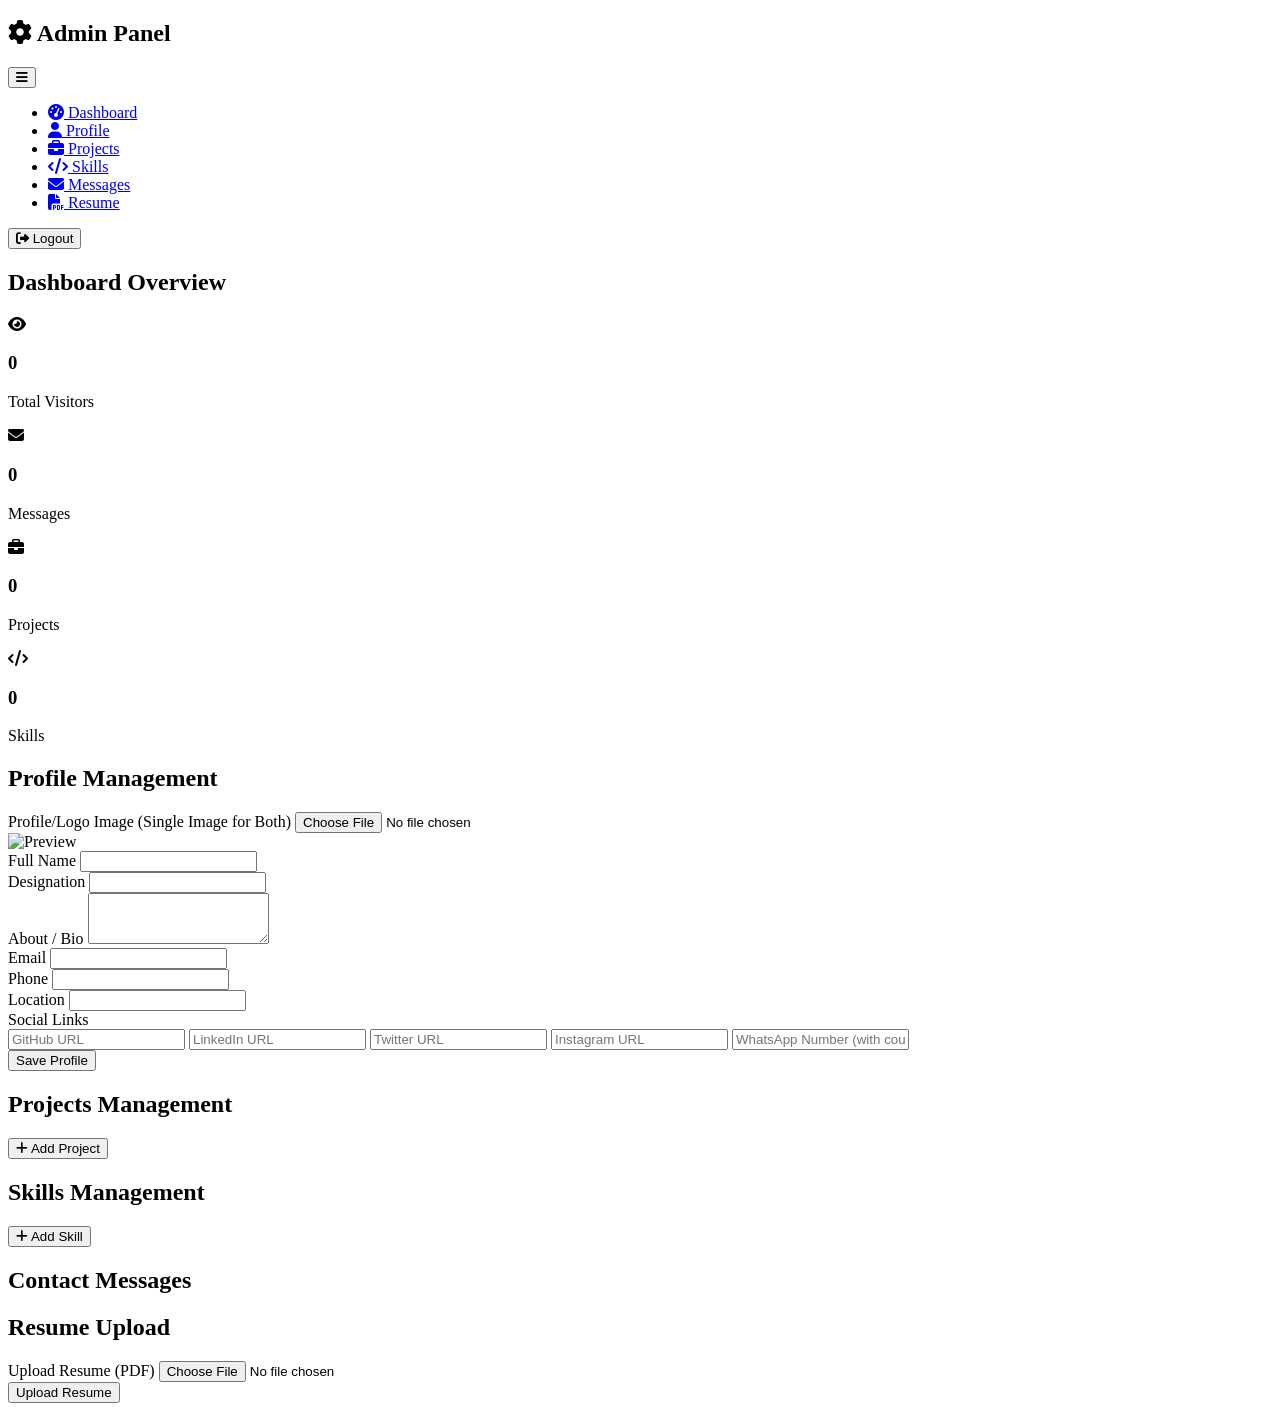
==== admin.html @ 618cafb2 "Create admin.html" ====
<!DOCTYPE html>
<html lang="en">
<head>
    <meta charset="UTF-8">
    <meta name="viewport" content="width=device-width, initial-scale=1.0">
    <title>Admin Dashboard | Portfolio</title>
    <link rel="stylesheet" href="css/style.css">
    <link rel="stylesheet" href="https://cdnjs.cloudflare.com/ajax/libs/font-awesome/6.4.0/css/all.min.css">
    <link href="https://fonts.googleapis.com/css2?family=Inter:wght@300;400;500;600;700&display=swap" rel="stylesheet">
</head>
<body>
    <div class="admin-container">
        <!-- Sidebar -->
        <aside class="admin-sidebar" id="adminSidebar">
            <div class="sidebar-header">
                <h2><i class="fas fa-cog"></i> Admin Panel</h2>
                <button class="sidebar-toggle" id="sidebarToggle">
                    <i class="fas fa-bars"></i>
                </button>
            </div>
            <ul class="sidebar-menu">
                <li><a href="#dashboard" class="sidebar-link active" data-section="dashboard">
                    <i class="fas fa-tachometer-alt"></i> <span>Dashboard</span>
                </a></li>
                <li><a href="#profile" class="sidebar-link" data-section="profile">
                    <i class="fas fa-user"></i> <span>Profile</span>
                </a></li>
                <li><a href="#projects-manage" class="sidebar-link" data-section="projects-manage">
                    <i class="fas fa-briefcase"></i> <span>Projects</span>
                </a></li>
                <li><a href="#skills-manage" class="sidebar-link" data-section="skills-manage">
                    <i class="fas fa-code"></i> <span>Skills</span>
                </a></li>
                <li><a href="#messages" class="sidebar-link" data-section="messages">
                    <i class="fas fa-envelope"></i> <span>Messages</span>
                </a></li>
                <li><a href="#resume-upload" class="sidebar-link" data-section="resume-upload">
                    <i class="fas fa-file-pdf"></i> <span>Resume</span>
                </a></li>
            </ul>
            <button class="logout-btn" onclick="logout()">
                <i class="fas fa-sign-out-alt"></i> <span>Logout</span>
            </button>
        </aside>

        <!-- Main Content -->
        <main class="admin-main">
            <!-- Dashboard -->
            <section id="dashboard" class="admin-section active">
                <div class="section-header">
                    <h2>Dashboard Overview</h2>
                </div>
                <div class="stats-grid">
                    <div class="stat-card">
                        <div class="stat-icon"><i class="fas fa-eye"></i></div>
                        <div class="stat-info">
                            <h3 id="visitorCount">0</h3>
                            <p>Total Visitors</p>
                        </div>
                    </div>
                    <div class="stat-card">
                        <div class="stat-icon"><i class="fas fa-envelope"></i></div>
                        <div class="stat-info">
                            <h3 id="messageCount">0</h3>
                            <p>Messages</p>
                        </div>
                    </div>
                    <div class="stat-card">
                        <div class="stat-icon"><i class="fas fa-briefcase"></i></div>
                        <div class="stat-info">
                            <h3 id="projectCount">0</h3>
                            <p>Projects</p>
                        </div>
                    </div>
                    <div class="stat-card">
                        <div class="stat-icon"><i class="fas fa-code"></i></div>
                        <div class="stat-info">
                            <h3 id="skillCount">0</h3>
                            <p>Skills</p>
                        </div>
                    </div>
                </div>
            </section>

            <!-- Profile Section -->
            <section id="profile" class="admin-section">
                <div class="section-header">
                    <h2>Profile Management</h2>
                </div>
                <form id="profileForm" class="admin-form">
                    <div class="form-group">
                        <label>Profile/Logo Image (Single Image for Both)</label>
                        <input type="file" id="singleImage" accept="image/*">
                        <div class="image-preview">
                            <img id="imagePreview" src="" alt="Preview">
                        </div>
                    </div>
                    <div class="form-row">
                        <div class="form-group">
                            <label>Full Name</label>
                            <input type="text" id="editName" required>
                        </div>
                        <div class="form-group">
                            <label>Designation</label>
                            <input type="text" id="editDesignation" required>
                        </div>
                    </div>
                    <div class="form-group">
                        <label>About / Bio</label>
                        <textarea id="editBio" rows="3" required></textarea>
                    </div>
                    <div class="form-row">
                        <div class="form-group">
                            <label>Email</label>
                            <input type="email" id="editEmail" required>
                        </div>
                        <div class="form-group">
                            <label>Phone</label>
                            <input type="tel" id="editPhone" required>
                        </div>
                    </div>
                    <div class="form-group">
                        <label>Location</label>
                        <input type="text" id="editLocation" required>
                    </div>
                    <div class="form-group">
                        <label>Social Links</label>
                        <div class="social-inputs">
                            <input type="url" id="editGithub" placeholder="GitHub URL">
                            <input type="url" id="editLinkedin" placeholder="LinkedIn URL">
                            <input type="url" id="editTwitter" placeholder="Twitter URL">
                            <input type="url" id="editInstagram" placeholder="Instagram URL">
                            <input type="url" id="editWhatsapp" placeholder="WhatsApp Number (with country code)">
                        </div>
                    </div>
                    <button type="submit" class="btn btn-primary">Save Profile</button>
                </form>
            </section>

            <!-- Projects Management -->
            <section id="projects-manage" class="admin-section">
                <div class="section-header">
                    <h2>Projects Management</h2>
                    <button class="btn btn-primary" onclick="showAddProjectForm()">
                        <i class="fas fa-plus"></i> Add Project
                    </button>
                </div>
                <div id="projectFormContainer" class="form-container" style="display: none;">
                    <h3 id="projectFormTitle">Add New Project</h3>
                    <form id="projectForm">
                        <input type="hidden" id="projectId">
                        <div class="form-group">
                            <label>Cover Image * (16:9 ratio recommended)</label>
                            <input type="file" id="projectImage" accept="image/*">
                        </div>
                        <div class="form-group">
                            <label>Title *</label>
                            <input type="text" id="projectTitle" required>
                        </div>
                        <div class="form-group">
                            <label>Description *</label>
                            <textarea id="projectDesc" rows="3" required></textarea>
                        </div>
                        <div class="form-group">
                            <label>Date *</label>
                            <input type="date" id="projectDate" required>
                        </div>
                        <div class="form-group">
                            <label>Documentation (PDF/DOC/Link)</label>
                            <input type="file" id="projectDoc" accept=".pdf,.doc,.docx">
                            <input type="url" id="projectDocLink" placeholder="Or paste documentation link">
                        </div>
                        <div class="form-group">
                            <label>GitHub Repository Link</label>
                            <input type="url" id="projectGithub" placeholder="https://github.com/...">
                        </div>
                        <div class="form-group">
                            <label>Video Link (YouTube/Drive/MP4)</label>
                            <input type="url" id="projectVideo" placeholder="Video URL">
                        </div>
                        <div class="form-actions">
                            <button type="submit" class="btn btn-primary">Save Project</button>
                            <button type="button" class="btn btn-secondary" onclick="hideProjectForm()">Cancel</button>
                        </div>
                    </form>
                </div>
                <div class="projects-list" id="adminProjectsList"></div>
            </section>

            <!-- Skills Management -->
            <section id="skills-manage" class="admin-section">
                <div class="section-header">
                    <h2>Skills Management</h2>
                    <button class="btn btn-primary" onclick="showAddSkillForm()">
                        <i class="fas fa-plus"></i> Add Skill
                    </button>
                </div>
                <div id="skillFormContainer" class="form-container" style="display: none;">
                    <h3 id="skillFormTitle">Add New Skill</h3>
                    <form id="skillForm">
                        <input type="hidden" id="skillId">
                        <div class="form-group">
                            <label>Skill Title *</label>
                            <input type="text" id="skillTitle" required>
                        </div>
                        <div class="form-group">
                            <label>Description *</label>
                            <textarea id="skillDesc" rows="3" required></textarea>
                        </div>
                        <div class="form-group">
                            <label>Certificate (PDF/Image/Link)</label>
                            <input type="file" id="skillCert" accept=".pdf,.jpg,.jpeg,.png">
                            <input type="url" id="skillCertLink" placeholder="Or paste certificate link">
                        </div>
                        <div class="form-actions">
                            <button type="submit" class="btn btn-primary">Save Skill</button>
                            <button type="button" class="btn btn-secondary" onclick="hideSkillForm()">Cancel</button>
                        </div>
                    </form>
                </div>
                <div class="skills-list" id="adminSkillsList"></div>
            </section>

            <!-- Messages Section -->
            <section id="messages" class="admin-section">
                <div class="section-header">
                    <h2>Contact Messages</h2>
                </div>
                <div id="messagesList"></div>
            </section>

            <!-- Resume Upload -->
            <section id="resume-upload" class="admin-section">
                <div class="section-header">
                    <h2>Resume Upload</h2>
                </div>
                <form id="resumeForm">
                    <div class="form-group">
                        <label>Upload Resume (PDF)</label>
                        <input type="file" id="resumeFile" accept=".pdf">
                    </div>
                    <button type="submit" class="btn btn-primary">Upload Resume</button>
                </form>
                <div id="currentResume" style="margin-top: 20px;"></div>
            </section>
        </main>
    </div>

    <script src="js/admin.js"></script>
</body>
</html>
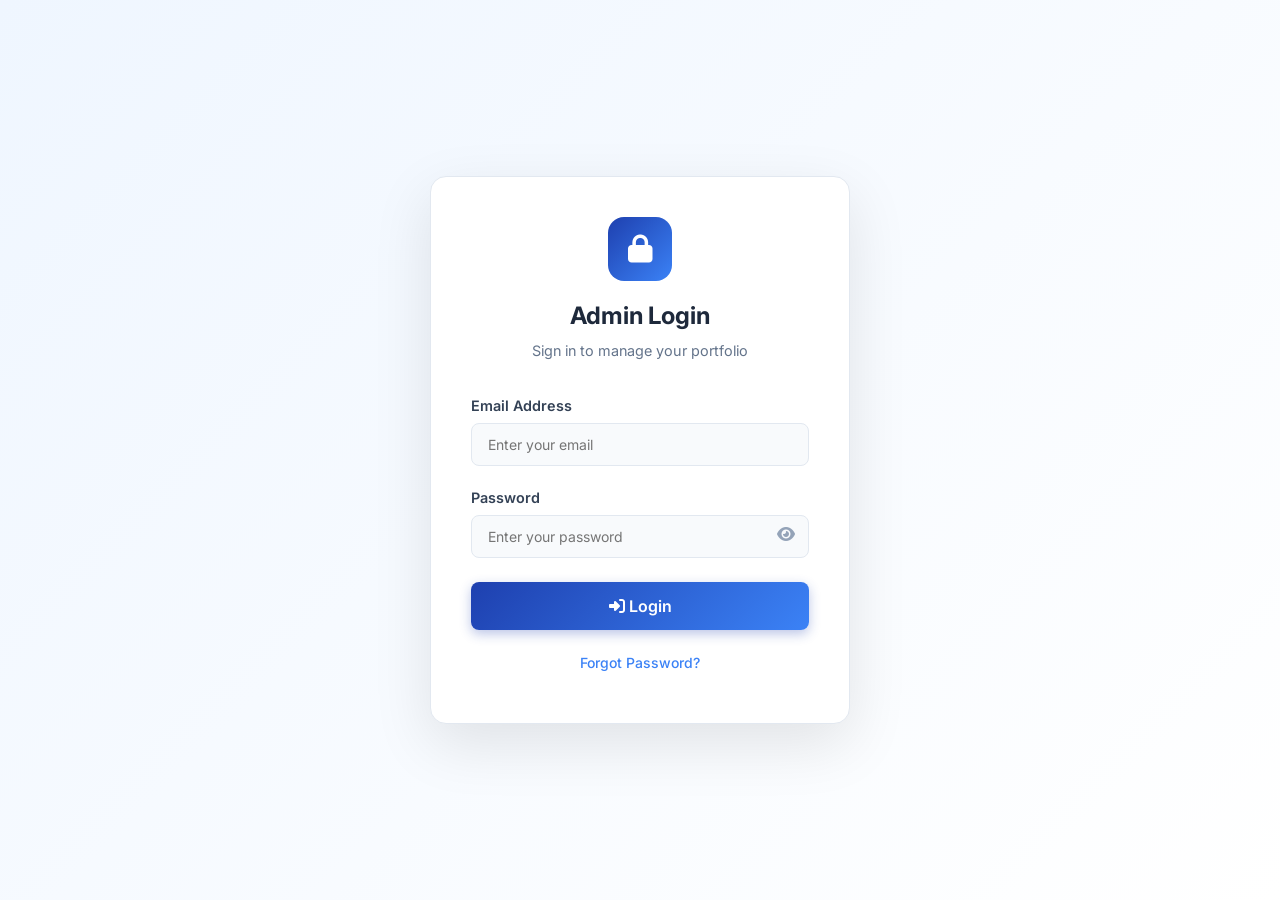
==== commit b8bbcd9e: "Update admin.html" ====
--- a/admin.html
+++ b/admin.html
@@ -13,8 +13,12 @@
         <!-- Sidebar -->
         <aside class="admin-sidebar" id="adminSidebar">
             <div class="sidebar-header">
-                <h2><i class="fas fa-cog"></i> Admin Panel</h2>
-                <button class="sidebar-toggle" id="sidebarToggle">
+                <!-- FIXED: Logo links to home section in admin, or index.html -->
+                <a href="index.html" class="logo" style="text-decoration: none; display: flex; align-items: center; gap: 8px;">
+                    <span class="logo-text" style="font-size: 20px;">DR</span>
+                    <span style="font-size: 0.85rem; color: var(--gray-500);">Admin</span>
+                </a>
+                <button class="sidebar-toggle" id="sidebarToggle" aria-label="Toggle sidebar">
                     <i class="fas fa-bars"></i>
                 </button>
             </div>
@@ -31,6 +35,9 @@
                 <li><a href="#skills-manage" class="sidebar-link" data-section="skills-manage">
                     <i class="fas fa-code"></i> <span>Skills</span>
                 </a></li>
+                <li><a href="#experience-manage" class="sidebar-link" data-section="experience-manage">
+                    <i class="fas fa-star"></i> <span>Experience</span>
+                </a></li>
                 <li><a href="#messages" class="sidebar-link" data-section="messages">
                     <i class="fas fa-envelope"></i> <span>Messages</span>
                 </a></li>
@@ -45,7 +52,7 @@
 
         <!-- Main Content -->
         <main class="admin-main">
-            <!-- Dashboard -->
+            <!-- Dashboard Section -->
             <section id="dashboard" class="admin-section active">
                 <div class="section-header">
                     <h2>Dashboard Overview</h2>
@@ -77,6 +84,13 @@
                         <div class="stat-info">
                             <h3 id="skillCount">0</h3>
                             <p>Skills</p>
+                        </div>
+                    </div>
+                    <div class="stat-card">
+                        <div class="stat-icon"><i class="fas fa-star"></i></div>
+                        <div class="stat-info">
+                            <h3 id="experienceCount">0</h3>
+                            <p>Experiences</p>
                         </div>
                     </div>
                 </div>
@@ -141,7 +155,7 @@
             <section id="projects-manage" class="admin-section">
                 <div class="section-header">
                     <h2>Projects Management</h2>
-                    <button class="btn btn-primary" onclick="showAddProjectForm()">
+                    <button class="btn btn-primary" onclick="window.showAddProjectForm()">
                         <i class="fas fa-plus"></i> Add Project
                     </button>
                 </div>
@@ -180,7 +194,7 @@
                         </div>
                         <div class="form-actions">
                             <button type="submit" class="btn btn-primary">Save Project</button>
-                            <button type="button" class="btn btn-secondary" onclick="hideProjectForm()">Cancel</button>
+                            <button type="button" class="btn btn-secondary" onclick="window.hideProjectForm()">Cancel</button>
                         </div>
                     </form>
                 </div>
@@ -191,7 +205,7 @@
             <section id="skills-manage" class="admin-section">
                 <div class="section-header">
                     <h2>Skills Management</h2>
-                    <button class="btn btn-primary" onclick="showAddSkillForm()">
+                    <button class="btn btn-primary" onclick="window.showAddSkillForm()">
                         <i class="fas fa-plus"></i> Add Skill
                     </button>
                 </div>
@@ -214,11 +228,61 @@
                         </div>
                         <div class="form-actions">
                             <button type="submit" class="btn btn-primary">Save Skill</button>
-                            <button type="button" class="btn btn-secondary" onclick="hideSkillForm()">Cancel</button>
+                            <button type="button" class="btn btn-secondary" onclick="window.hideSkillForm()">Cancel</button>
                         </div>
                     </form>
                 </div>
                 <div class="skills-list" id="adminSkillsList"></div>
+            </section>
+
+            <!-- Experience Management -->
+            <section id="experience-manage" class="admin-section">
+                <div class="section-header">
+                    <h2>Experience Management</h2>
+                    <button class="btn btn-primary" onclick="window.showAddExperienceForm()">
+                        <i class="fas fa-plus"></i> Add Experience
+                    </button>
+                </div>
+                <div id="experienceFormContainer" class="form-container" style="display: none;">
+                    <h3 id="experienceFormTitle">Add New Experience</h3>
+                    <form id="experienceForm">
+                        <input type="hidden" id="experienceId">
+                        <div class="form-group">
+                            <label>Images (16:9 ratio, multiple allowed) *</label>
+                            <input type="file" id="experienceImages" accept="image/*" multiple>
+                            <div class="image-preview-grid" id="experienceImagePreview"></div>
+                        </div>
+                        <div class="form-group">
+                            <label>Title / Role *</label>
+                            <input type="text" id="experienceTitle" required>
+                        </div>
+                        <div class="form-group">
+                            <label>Company / Institution *</label>
+                            <input type="text" id="experienceCompany" required>
+                        </div>
+                        <div class="form-group">
+                            <label>Duration *</label>
+                            <input type="text" id="experienceDuration" required placeholder="e.g., Jan 2022 - Present">
+                        </div>
+                        <div class="form-group">
+                            <label>Description *</label>
+                            <textarea id="experienceDesc" rows="4" required></textarea>
+                        </div>
+                        <div class="form-group">
+                            <label>Certificate File</label>
+                            <input type="file" id="experienceCert" accept=".pdf,.jpg,.jpeg,.png">
+                        </div>
+                        <div class="form-group">
+                            <label>Certificate Link</label>
+                            <input type="url" id="experienceCertLink" placeholder="Or paste certificate link">
+                        </div>
+                        <div class="form-actions">
+                            <button type="submit" class="btn btn-primary">Save Experience</button>
+                            <button type="button" class="btn btn-secondary" onclick="window.hideExperienceForm()">Cancel</button>
+                        </div>
+                    </form>
+                </div>
+                <div class="experience-list" id="adminExperienceList"></div>
             </section>
 
             <!-- Messages Section -->
--- a/css/style.css
+++ b/css/style.css
@@ -0,0 +1,1476 @@
+/* ============================================
+   CSS Variables - Blue & White Theme
+   ============================================ */
+:root {
+    /* Primary Colors */
+    --primary: #1e40af;
+    --primary-dark: #1e3a8a;
+    --primary-light: #3b82f6;
+    --primary-bg: #eff6ff;
+    --primary-gradient: linear-gradient(135deg, #1e40af 0%, #3b82f6 100%);
+    
+    /* Hero Blue Theme */
+    --hero-bg-start: #1e3a8a;
+    --hero-bg-mid: #2563eb;
+    --hero-bg-end: #3b82f6;
+    
+    /* Neutral Colors */
+    --white: #ffffff;
+    --gray-50: #f8fafc;
+    --gray-100: #f1f5f9;
+    --gray-200: #e2e8f0;
+    --gray-300: #cbd5e1;
+    --gray-400: #94a3b8;
+    --gray-500: #64748b;
+    --gray-600: #475569;
+    --gray-700: #334155;
+    --gray-800: #1e293b;
+    --gray-900: #0f172a;
+    
+    /* UI Colors */
+    --success: #10b981;
+    --warning: #f59e0b;
+    --danger: #ef4444;
+    
+    /* Shadows */
+    --shadow-sm: 0 1px 2px rgba(0, 0, 0, 0.05);
+    --shadow: 0 1px 3px rgba(0, 0, 0, 0.1), 0 1px 2px rgba(0, 0, 0, 0.06);
+    --shadow-md: 0 4px 6px rgba(0, 0, 0, 0.07), 0 2px 4px rgba(0, 0, 0, 0.06);
+    --shadow-lg: 0 10px 15px rgba(0, 0, 0, 0.1), 0 4px 6px rgba(0, 0, 0, 0.05);
+    --shadow-xl: 0 20px 25px rgba(0, 0, 0, 0.1), 0 10px 10px rgba(0, 0, 0, 0.04);
+    
+    /* Border Radius */
+    --radius-sm: 6px;
+    --radius: 8px;
+    --radius-lg: 12px;
+    --radius-xl: 16px;
+    
+    /* Transitions */
+    --transition: all 0.3s cubic-bezier(0.4, 0, 0.2, 1);
+    
+    /* Font */
+    --font-primary: 'Inter', -apple-system, BlinkMacSystemFont, sans-serif;
+}
+
+/* ============================================
+   Global Reset & Base Styles
+   ============================================ */
+*, *::before, *::after {
+    margin: 0;
+    padding: 0;
+    box-sizing: border-box;
+}
+
+html {
+    scroll-behavior: smooth;
+    -webkit-text-size-adjust: 100%;
+}
+
+body {
+    font-family: var(--font-primary);
+    background: var(--white);
+    color: var(--gray-800);
+    line-height: 1.6;
+    font-size: 16px;
+    -webkit-font-smoothing: antialiased;
+    -moz-osx-font-smoothing: grayscale;
+    overflow-x: hidden;
+}
+
+.container {
+    max-width: 1200px;
+    margin: 0 auto;
+    padding: 0 24px;
+    width: 100%;
+}
+
+img {
+    max-width: 100%;
+    height: auto;
+}
+
+a {
+    text-decoration: none;
+    color: inherit;
+}
+
+/* ============================================
+   Navigation Bar
+   ============================================ */
+.navbar {
+    position: fixed;
+    top: 0;
+    left: 0;
+    width: 100%;
+    background: rgba(255, 255, 255, 0.98);
+    backdrop-filter: blur(10px);
+    -webkit-backdrop-filter: blur(10px);
+    border-bottom: 1px solid var(--gray-200);
+    z-index: 1000;
+    transition: var(--transition);
+}
+
+.navbar.scrolled {
+    box-shadow: var(--shadow-md);
+}
+
+.nav-container {
+    max-width: 1200px;
+    margin: 0 auto;
+    padding: 0 24px;
+    display: flex;
+    justify-content: space-between;
+    align-items: center;
+    height: 72px;
+}
+
+.logo {
+    display: flex;
+    align-items: center;
+    gap: 10px;
+    cursor: pointer;
+    transition: var(--transition);
+}
+
+.logo:hover {
+    opacity: 0.85;
+}
+
+.logo-img {
+    width: 40px;
+    height: 40px;
+    border-radius: var(--radius);
+    object-fit: cover;
+    border: 2px solid var(--primary-light);
+}
+
+.logo-text {
+    font-size: 22px;
+    font-weight: 700;
+    color: var(--primary);
+    letter-spacing: 1px;
+}
+
+.nav-menu {
+    display: flex;
+    list-style: none;
+    gap: 8px;
+    margin: 0;
+    padding: 0;
+}
+
+.nav-link {
+    text-decoration: none;
+    color: var(--gray-600);
+    font-weight: 500;
+    font-size: 15px;
+    padding: 8px 16px;
+    border-radius: var(--radius);
+    transition: var(--transition);
+}
+
+.nav-link:hover {
+    color: var(--primary);
+    background: var(--primary-bg);
+}
+
+.nav-link.active {
+    color: var(--primary);
+    background: var(--primary-bg);
+    font-weight: 600;
+}
+
+.hamburger {
+    display: none;
+    flex-direction: column;
+    gap: 4px;
+    cursor: pointer;
+    padding: 4px;
+    background: none;
+    border: none;
+}
+
+.hamburger span {
+    display: block;
+    width: 24px;
+    height: 2px;
+    background: var(--gray-700);
+    transition: var(--transition);
+    border-radius: 2px;
+}
+
+/* ============================================
+   Hero Section - BLUE THEME
+   ============================================ */
+.hero {
+    padding: 140px 0 100px;
+    background: linear-gradient(135deg, var(--hero-bg-start) 0%, var(--hero-bg-mid) 50%, var(--hero-bg-end) 100%);
+    text-align: center;
+    position: relative;
+    overflow: hidden;
+    min-height: 100vh;
+    display: flex;
+    align-items: center;
+}
+
+/* Animated background shapes */
+.hero-bg-shapes {
+    position: absolute;
+    top: 0;
+    left: 0;
+    width: 100%;
+    height: 100%;
+    pointer-events: none;
+    z-index: 0;
+}
+
+.shape {
+    position: absolute;
+    border-radius: 50%;
+    background: rgba(255, 255, 255, 0.05);
+    animation: floatShape 20s infinite ease-in-out;
+}
+
+.shape-1 {
+    width: 600px;
+    height: 600px;
+    top: -200px;
+    right: -100px;
+    animation-delay: 0s;
+}
+
+.shape-2 {
+    width: 400px;
+    height: 400px;
+    bottom: -100px;
+    left: -50px;
+    animation-delay: -7s;
+    background: rgba(255, 255, 255, 0.03);
+}
+
+.shape-3 {
+    width: 300px;
+    height: 300px;
+    top: 50%;
+    left: 10%;
+    animation-delay: -14s;
+    background: rgba(255, 255, 255, 0.04);
+}
+
+@keyframes floatShape {
+    0%, 100% { transform: translate(0, 0) rotate(0deg); }
+    33% { transform: translate(30px, -30px) rotate(120deg); }
+    66% { transform: translate(-20px, 20px) rotate(240deg); }
+}
+
+.hero .container {
+    position: relative;
+    z-index: 1;
+}
+
+.hero-content {
+    max-width: 700px;
+    margin: 0 auto;
+}
+
+.hero-image-wrapper {
+    margin-bottom: 32px;
+}
+
+.hero-image {
+    width: 150px;
+    height: 150px;
+    border-radius: 50%;
+    margin: 0 auto;
+    background: rgba(255, 255, 255, 0.2);
+    padding: 4px;
+    box-shadow: 0 10px 40px rgba(0, 0, 0, 0.2);
+    transition: var(--transition);
+}
+
+.hero-image:hover {
+    transform: scale(1.05);
+}
+
+.hero-image img {
+    width: 100%;
+    height: 100%;
+    border-radius: 50%;
+    object-fit: cover;
+    border: 4px solid rgba(255, 255, 255, 0.3);
+}
+
+.hero-title {
+    font-size: 3rem;
+    font-weight: 800;
+    color: var(--white);
+    margin-bottom: 8px;
+    letter-spacing: -0.5px;
+}
+
+.hero-designation {
+    font-size: 1.25rem;
+    color: rgba(255, 255, 255, 0.9);
+    font-weight: 600;
+    margin-bottom: 16px;
+}
+
+.hero-bio {
+    font-size: 1.1rem;
+    color: rgba(255, 255, 255, 0.8);
+    margin-bottom: 36px;
+    line-height: 1.7;
+    max-width: 560px;
+    margin-left: auto;
+    margin-right: auto;
+}
+
+.hero-cta {
+    display: flex;
+    gap: 16px;
+    justify-content: center;
+    flex-wrap: wrap;
+}
+
+/* Hero Buttons */
+.btn-white {
+    padding: 12px 28px;
+    border-radius: var(--radius);
+    font-weight: 600;
+    font-size: 15px;
+    text-decoration: none;
+    display: inline-flex;
+    align-items: center;
+    gap: 8px;
+    transition: var(--transition);
+    border: none;
+    cursor: pointer;
+    font-family: var(--font-primary);
+    background: var(--white);
+    color: var(--primary);
+    box-shadow: 0 4px 15px rgba(0, 0, 0, 0.15);
+}
+
+.btn-white:hover {
+    transform: translateY(-2px);
+    box-shadow: 0 8px 25px rgba(0, 0, 0, 0.25);
+}
+
+.btn-outline-white {
+    padding: 12px 28px;
+    border-radius: var(--radius);
+    font-weight: 600;
+    font-size: 15px;
+    text-decoration: none;
+    display: inline-flex;
+    align-items: center;
+    gap: 8px;
+    transition: var(--transition);
+    cursor: pointer;
+    font-family: var(--font-primary);
+    background: transparent;
+    color: var(--white);
+    border: 2px solid rgba(255, 255, 255, 0.5);
+}
+
+.btn-outline-white:hover {
+    background: rgba(255, 255, 255, 0.15);
+    border-color: var(--white);
+    transform: translateY(-2px);
+}
+
+/* ============================================
+   Generic Buttons
+   ============================================ */
+.btn {
+    padding: 12px 28px;
+    border-radius: var(--radius);
+    font-weight: 600;
+    font-size: 15px;
+    text-decoration: none;
+    display: inline-flex;
+    align-items: center;
+    gap: 8px;
+    transition: var(--transition);
+    border: none;
+    cursor: pointer;
+    font-family: var(--font-primary);
+    white-space: nowrap;
+}
+
+.btn-primary {
+    background: var(--primary-gradient);
+    color: var(--white);
+    box-shadow: 0 4px 12px rgba(30, 64, 175, 0.3);
+}
+
+.btn-primary:hover {
+    transform: translateY(-2px);
+    box-shadow: 0 6px 20px rgba(30, 64, 175, 0.4);
+}
+
+.btn-outline {
+    background: var(--white);
+    color: var(--primary);
+    border: 2px solid var(--primary);
+}
+
+.btn-outline:hover {
+    background: var(--primary);
+    color: var(--white);
+    transform: translateY(-2px);
+}
+
+.btn-secondary {
+    background: var(--gray-100);
+    color: var(--gray-700);
+    border: 1px solid var(--gray-200);
+}
+
+.btn-secondary:hover {
+    background: var(--gray-200);
+}
+
+.btn-block {
+    width: 100%;
+    justify-content: center;
+}
+
+.btn-sm {
+    padding: 8px 16px;
+    font-size: 13px;
+}
+
+/* ============================================
+   Section Styles
+   ============================================ */
+section {
+    padding: 80px 0;
+}
+
+.section-header {
+    text-align: center;
+    margin-bottom: 56px;
+}
+
+.section-title {
+    font-size: 2.25rem;
+    font-weight: 800;
+    color: var(--gray-900);
+    margin-bottom: 12px;
+    letter-spacing: -0.5px;
+}
+
+.section-subtitle {
+    color: var(--gray-500);
+    font-size: 1.1rem;
+}
+
+/* ============================================
+   Projects Section
+   ============================================ */
+.projects {
+    background: var(--white);
+}
+
+.projects-grid {
+    display: grid;
+    grid-template-columns: repeat(auto-fill, minmax(340px, 1fr));
+    gap: 28px;
+}
+
+.project-card {
+    background: var(--white);
+    border: 1px solid var(--gray-200);
+    border-radius: var(--radius-lg);
+    overflow: hidden;
+    transition: var(--transition);
+    cursor: pointer;
+    box-shadow: var(--shadow-sm);
+    display: flex;
+    flex-direction: column;
+}
+
+.project-card:hover {
+    transform: translateY(-4px);
+    box-shadow: var(--shadow-lg);
+    border-color: var(--primary-light);
+}
+
+.project-card.pinned {
+    border-left: 4px solid var(--primary);
+}
+
+.project-image {
+    width: 100%;
+    aspect-ratio: 16 / 9;
+    background: var(--gray-100);
+    display: flex;
+    align-items: center;
+    justify-content: center;
+    overflow: hidden;
+    position: relative;
+}
+
+.project-image img {
+    width: 100%;
+    height: 100%;
+    object-fit: cover;
+    transition: var(--transition);
+}
+
+.project-card:hover .project-image img {
+    transform: scale(1.05);
+}
+
+.project-image .placeholder-icon {
+    font-size: 56px;
+    color: var(--gray-300);
+}
+
+.project-content {
+    padding: 24px;
+    flex: 1;
+    display: flex;
+    flex-direction: column;
+}
+
+.project-title {
+    font-size: 1.25rem;
+    font-weight: 700;
+    color: var(--gray-900);
+    margin-bottom: 8px;
+}
+
+.project-description {
+    color: var(--gray-500);
+    font-size: 0.95rem;
+    line-height: 1.6;
+    margin-bottom: 12px;
+    display: -webkit-box;
+    -webkit-line-clamp: 2;
+    line-clamp: 2;
+    -webkit-box-orient: vertical;
+    overflow: hidden;
+    text-overflow: ellipsis;
+    flex: 1;
+}
+
+.project-date {
+    font-size: 0.85rem;
+    color: var(--gray-400);
+    display: flex;
+    align-items: center;
+    gap: 6px;
+    margin-top: auto;
+}
+
+.project-date i {
+    font-size: 14px;
+}
+
+.project-badge {
+    display: inline-block;
+    padding: 4px 12px;
+    background: var(--primary-bg);
+    color: var(--primary);
+    border-radius: 20px;
+    font-size: 0.8rem;
+    font-weight: 600;
+    margin-top: 8px;
+    width: fit-content;
+}
+
+/* ============================================
+   Project Modal - CENTERED FIX
+   ============================================ */
+.modal {
+    display: none;
+    position: fixed;
+    top: 0;
+    left: 0;
+    width: 100%;
+    height: 100%;
+    z-index: 2000;
+}
+
+.modal.active {
+    display: flex;
+    align-items: center;
+    justify-content: center;
+    padding: 20px;
+}
+
+.modal-overlay {
+    position: fixed;
+    top: 0;
+    left: 0;
+    width: 100%;
+    height: 100%;
+    background: rgba(0, 0, 0, 0.6);
+    backdrop-filter: blur(4px);
+    -webkit-backdrop-filter: blur(4px);
+    z-index: 1999;
+}
+
+.modal-content {
+    position: relative;
+    background: var(--white);
+    border-radius: var(--radius-xl);
+    max-width: 900px;
+    width: 100%;
+    max-height: 85vh;
+    overflow-y: auto;
+    overflow-x: hidden;
+    z-index: 2001;
+    box-shadow: var(--shadow-xl);
+    animation: modalSlideIn 0.3s ease;
+}
+
+@keyframes modalSlideIn {
+    from {
+        opacity: 0;
+        transform: translateY(20px) scale(0.95);
+    }
+    to {
+        opacity: 1;
+        transform: translateY(0) scale(1);
+    }
+}
+
+.modal-close {
+    position: absolute;
+    top: 16px;
+    right: 16px;
+    width: 40px;
+    height: 40px;
+    background: var(--white);
+    border: 1px solid var(--gray-200);
+    border-radius: 50%;
+    font-size: 22px;
+    cursor: pointer;
+    display: flex;
+    align-items: center;
+    justify-content: center;
+    z-index: 10;
+    transition: var(--transition);
+    color: var(--gray-600);
+    box-shadow: var(--shadow);
+}
+
+.modal-close:hover {
+    background: var(--gray-900);
+    color: var(--white);
+    border-color: var(--gray-900);
+}
+
+.modal-body {
+    padding: 0;
+}
+
+.modal-project-image {
+    width: 100%;
+    aspect-ratio: 16 / 9;
+    background: var(--gray-100);
+    display: flex;
+    align-items: center;
+    justify-content: center;
+    overflow: hidden;
+    border-radius: var(--radius-xl) var(--radius-xl) 0 0;
+}
+
+.modal-project-image img {
+    width: 100%;
+    height: 100%;
+    object-fit: cover;
+}
+
+.modal-project-info {
+    padding: 32px;
+}
+
+.modal-project-info h2 {
+    font-size: 1.75rem;
+    font-weight: 700;
+    color: var(--gray-900);
+    margin-bottom: 12px;
+}
+
+.modal-project-date {
+    color: var(--gray-500);
+    font-size: 0.9rem;
+    margin-bottom: 16px;
+    display: flex;
+    align-items: center;
+    gap: 6px;
+}
+
+.modal-project-description {
+    color: var(--gray-600);
+    line-height: 1.8;
+    margin-bottom: 24px;
+    font-size: 1rem;
+}
+
+.modal-project-links {
+    display: flex;
+    flex-wrap: wrap;
+    gap: 12px;
+}
+
+/* ============================================
+   Skills Section
+   ============================================ */
+.skills {
+    background: var(--gray-50);
+}
+
+.skills-grid {
+    display: grid;
+    grid-template-columns: repeat(auto-fill, minmax(300px, 1fr));
+    gap: 24px;
+}
+
+.skill-card {
+    background: var(--white);
+    border: 1px solid var(--gray-200);
+    border-radius: var(--radius-lg);
+    padding: 28px;
+    transition: var(--transition);
+    box-shadow: var(--shadow-sm);
+    display: flex;
+    flex-direction: column;
+}
+
+.skill-card:hover {
+    transform: translateY(-2px);
+    box-shadow: var(--shadow-md);
+    border-color: var(--primary-light);
+}
+
+.skill-card.pinned {
+    border-left: 4px solid var(--primary);
+}
+
+.skill-icon {
+    width: 48px;
+    height: 48px;
+    background: var(--primary-bg);
+    border-radius: var(--radius);
+    display: flex;
+    align-items: center;
+    justify-content: center;
+    margin-bottom: 16px;
+    color: var(--primary);
+    font-size: 20px;
+    flex-shrink: 0;
+}
+
+.skill-card h3 {
+    font-size: 1.15rem;
+    font-weight: 700;
+    color: var(--gray-900);
+    margin-bottom: 8px;
+}
+
+.skill-card p {
+    color: var(--gray-500);
+    font-size: 0.9rem;
+    line-height: 1.6;
+    margin-bottom: 12px;
+    flex: 1;
+}
+
+.skill-cert-badge {
+    display: inline-flex;
+    align-items: center;
+    gap: 6px;
+    padding: 8px 14px;
+    background: var(--success);
+    color: white;
+    border-radius: 20px;
+    font-size: 0.8rem;
+    font-weight: 500;
+    cursor: pointer;
+    transition: var(--transition);
+    text-decoration: none;
+    width: fit-content;
+    margin-top: auto;
+}
+
+.skill-cert-badge:hover {
+    opacity: 0.9;
+    transform: translateY(-1px);
+}
+
+/* ============================================
+   Contact Section
+   ============================================ */
+.contact {
+    background: var(--white);
+}
+
+.contact-wrapper {
+    display: grid;
+    grid-template-columns: 1fr 1.5fr;
+    gap: 40px;
+    align-items: start;
+}
+
+.contact-info {
+    display: flex;
+    flex-direction: column;
+    gap: 20px;
+}
+
+.contact-card {
+    background: var(--white);
+    border: 1px solid var(--gray-200);
+    border-radius: var(--radius-lg);
+    padding: 24px;
+    transition: var(--transition);
+    display: flex;
+    align-items: flex-start;
+    gap: 16px;
+}
+
+.contact-card:hover {
+    box-shadow: var(--shadow-md);
+    border-color: var(--primary-light);
+}
+
+.contact-icon {
+    width: 48px;
+    height: 48px;
+    background: var(--primary-bg);
+    border-radius: var(--radius);
+    display: flex;
+    align-items: center;
+    justify-content: center;
+    color: var(--primary);
+    font-size: 18px;
+    flex-shrink: 0;
+}
+
+.contact-details h3 {
+    font-size: 0.95rem;
+    font-weight: 600;
+    color: var(--gray-900);
+    margin-bottom: 4px;
+}
+
+.contact-details p {
+    color: var(--gray-500);
+    font-size: 0.9rem;
+}
+
+.social-links {
+    display: flex;
+    gap: 12px;
+    margin-top: 8px;
+    flex-wrap: wrap;
+}
+
+.social-link {
+    width: 44px;
+    height: 44px;
+    border: 1px solid var(--gray-200);
+    border-radius: var(--radius);
+    display: flex;
+    align-items: center;
+    justify-content: center;
+    color: var(--gray-500);
+    text-decoration: none;
+    transition: var(--transition);
+    font-size: 18px;
+}
+
+.social-link:hover {
+    background: var(--primary);
+    color: var(--white);
+    border-color: var(--primary);
+    transform: translateY(-2px);
+}
+
+.contact-form-wrapper {
+    background: var(--white);
+    border: 1px solid var(--gray-200);
+    border-radius: var(--radius-lg);
+    padding: 32px;
+    box-shadow: var(--shadow-sm);
+}
+
+.contact-form .form-group {
+    margin-bottom: 20px;
+}
+
+.contact-form input,
+.contact-form textarea {
+    width: 100%;
+    padding: 14px 16px;
+    border: 1px solid var(--gray-200);
+    border-radius: var(--radius);
+    font-size: 15px;
+    font-family: var(--font-primary);
+    transition: var(--transition);
+    background: var(--gray-50);
+}
+
+.contact-form input:focus,
+.contact-form textarea:focus {
+    outline: none;
+    border-color: var(--primary-light);
+    box-shadow: 0 0 0 3px var(--primary-bg);
+    background: var(--white);
+}
+
+/* ============================================
+   WhatsApp Float Button
+   ============================================ */
+.whatsapp-float {
+    position: fixed;
+    bottom: 32px;
+    right: 32px;
+    width: 56px;
+    height: 56px;
+    background: #25D366;
+    color: white;
+    border-radius: 50%;
+    display: flex;
+    align-items: center;
+    justify-content: center;
+    font-size: 28px;
+    box-shadow: 0 4px 16px rgba(37, 211, 102, 0.4);
+    z-index: 999;
+    transition: var(--transition);
+    text-decoration: none;
+}
+
+.whatsapp-float:hover {
+    transform: scale(1.1);
+    box-shadow: 0 6px 24px rgba(37, 211, 102, 0.5);
+}
+
+/* ============================================
+   Footer
+   ============================================ */
+.footer {
+    background: var(--gray-900);
+    color: var(--gray-300);
+    padding: 32px 0;
+}
+
+.footer-content {
+    display: flex;
+    justify-content: space-between;
+    align-items: center;
+    flex-wrap: wrap;
+    gap: 16px;
+}
+
+.footer-logo .logo-text {
+    color: var(--white);
+}
+
+.footer p {
+    font-size: 0.9rem;
+}
+
+.footer-links {
+    display: flex;
+    gap: 20px;
+}
+
+.footer-links a {
+    color: var(--gray-400);
+    text-decoration: none;
+    font-size: 0.9rem;
+    transition: var(--transition);
+}
+
+.footer-links a:hover {
+    color: var(--white);
+}
+
+/* ============================================
+   Admin Styles
+   ============================================ */
+.admin-container {
+    display: flex;
+    min-height: 100vh;
+    background: var(--gray-50);
+}
+
+.admin-sidebar {
+    width: 260px;
+    background: var(--white);
+    border-right: 1px solid var(--gray-200);
+    display: flex;
+    flex-direction: column;
+    position: fixed;
+    height: 100vh;
+    z-index: 100;
+    transition: var(--transition);
+    overflow-y: auto;
+}
+
+.sidebar-header {
+    padding: 24px 20px;
+    border-bottom: 1px solid var(--gray-200);
+    display: flex;
+    justify-content: space-between;
+    align-items: center;
+}
+
+.sidebar-header h2 {
+    font-size: 1.1rem;
+    color: var(--gray-800);
+    display: flex;
+    align-items: center;
+    gap: 8px;
+}
+
+.sidebar-toggle {
+    display: none;
+    background: none;
+    border: none;
+    font-size: 20px;
+    cursor: pointer;
+    color: var(--gray-600);
+}
+
+.sidebar-menu {
+    list-style: none;
+    padding: 12px;
+    flex: 1;
+}
+
+.sidebar-menu li {
+    margin-bottom: 2px;
+}
+
+.sidebar-link {
+    display: flex;
+    align-items: center;
+    gap: 12px;
+    padding: 10px 16px;
+    text-decoration: none;
+    color: var(--gray-600);
+    border-radius: var(--radius);
+    transition: var(--transition);
+    font-size: 0.9rem;
+    font-weight: 500;
+}
+
+.sidebar-link:hover {
+    background: var(--primary-bg);
+    color: var(--primary);
+}
+
+.sidebar-link.active {
+    background: var(--primary);
+    color: var(--white);
+}
+
+.logout-btn {
+    margin: 12px;
+    padding: 12px;
+    background: var(--danger);
+    color: var(--white);
+    border: none;
+    border-radius: var(--radius);
+    cursor: pointer;
+    font-family: var(--font-primary);
+    font-size: 0.9rem;
+    font-weight: 500;
+    display: flex;
+    align-items: center;
+    justify-content: center;
+    gap: 8px;
+    transition: var(--transition);
+}
+
+.logout-btn:hover {
+    background: #dc2626;
+}
+
+.admin-main {
+    flex: 1;
+    margin-left: 260px;
+    padding: 32px;
+    min-height: 100vh;
+}
+
+.admin-section {
+    display: none;
+}
+
+.admin-section.active {
+    display: block;
+    animation: fadeIn 0.3s ease;
+}
+
+@keyframes fadeIn {
+    from { opacity: 0; }
+    to { opacity: 1; }
+}
+
+.admin-section .section-header {
+    display: flex;
+    justify-content: space-between;
+    align-items: center;
+    margin-bottom: 32px;
+    text-align: left;
+}
+
+.admin-section .section-header h2 {
+    font-size: 1.5rem;
+    font-weight: 700;
+    color: var(--gray-900);
+}
+
+.stats-grid {
+    display: grid;
+    grid-template-columns: repeat(auto-fill, minmax(220px, 1fr));
+    gap: 20px;
+    margin-bottom: 32px;
+}
+
+.stat-card {
+    background: var(--white);
+    border: 1px solid var(--gray-200);
+    border-radius: var(--radius-lg);
+    padding: 24px;
+    display: flex;
+    align-items: center;
+    gap: 16px;
+    transition: var(--transition);
+}
+
+.stat-card:hover {
+    box-shadow: var(--shadow-md);
+}
+
+.stat-icon {
+    width: 52px;
+    height: 52px;
+    background: var(--primary-bg);
+    border-radius: var(--radius);
+    display: flex;
+    align-items: center;
+    justify-content: center;
+    color: var(--primary);
+    font-size: 22px;
+    flex-shrink: 0;
+}
+
+.stat-info h3 {
+    font-size: 1.75rem;
+    font-weight: 700;
+    color: var(--gray-900);
+    margin-bottom: 2px;
+}
+
+.stat-info p {
+    color: var(--gray-500);
+    font-size: 0.85rem;
+}
+
+.admin-form {
+    background: var(--white);
+    border: 1px solid var(--gray-200);
+    border-radius: var(--radius-lg);
+    padding: 28px;
+}
+
+.admin-form .form-group {
+    margin-bottom: 20px;
+}
+
+.admin-form label {
+    display: block;
+    margin-bottom: 6px;
+    font-weight: 600;
+    font-size: 0.9rem;
+    color: var(--gray-700);
+}
+
+.admin-form input,
+.admin-form textarea,
+.admin-form select {
+    width: 100%;
+    padding: 10px 14px;
+    border: 1px solid var(--gray-200);
+    border-radius: var(--radius);
+    font-size: 14px;
+    font-family: var(--font-primary);
+    transition: var(--transition);
+}
+
+.admin-form input:focus,
+.admin-form textarea:focus,
+.admin-form select:focus {
+    outline: none;
+    border-color: var(--primary-light);
+    box-shadow: 0 0 0 3px var(--primary-bg);
+}
+
+.form-row {
+    display: grid;
+    grid-template-columns: 1fr 1fr;
+    gap: 20px;
+}
+
+.social-inputs input {
+    margin-bottom: 10px;
+}
+
+.form-container {
+    background: var(--white);
+    border: 1px solid var(--gray-200);
+    border-radius: var(--radius-lg);
+    padding: 24px;
+    margin-bottom: 24px;
+}
+
+.form-actions {
+    display: flex;
+    gap: 12px;
+    margin-top: 16px;
+}
+
+.image-preview {
+    margin-top: 12px;
+    max-width: 150px;
+}
+
+.image-preview img {
+    width: 100%;
+    border-radius: var(--radius);
+    border: 2px solid var(--gray-200);
+}
+
+.projects-list,
+.skills-list {
+    display: grid;
+    gap: 16px;
+}
+
+.admin-project-item,
+.admin-skill-item {
+    background: var(--white);
+    border: 1px solid var(--gray-200);
+    border-radius: var(--radius-lg);
+    padding: 20px;
+    display: flex;
+    justify-content: space-between;
+    align-items: center;
+    transition: var(--transition);
+    gap: 16px;
+}
+
+.admin-project-item:hover,
+.admin-skill-item:hover {
+    box-shadow: var(--shadow-sm);
+}
+
+.admin-project-item.pinned,
+.admin-skill-item.pinned {
+    border-left: 4px solid var(--primary);
+}
+
+.item-info {
+    flex: 1;
+    min-width: 0;
+}
+
+.item-info h4 {
+    font-size: 1rem;
+    font-weight: 600;
+    color: var(--gray-800);
+    margin-bottom: 4px;
+}
+
+.item-info p {
+    color: var(--gray-500);
+    font-size: 0.85rem;
+    white-space: nowrap;
+    overflow: hidden;
+    text-overflow: ellipsis;
+}
+
+.item-actions {
+    display: flex;
+    gap: 8px;
+    align-items: center;
+    flex-shrink: 0;
+    flex-wrap: wrap;
+}
+
+/* ============================================
+   Responsive Design
+   ============================================ */
+@media (max-width: 1024px) {
+    .contact-wrapper {
+        grid-template-columns: 1fr;
+    }
+    
+    .admin-sidebar {
+        width: 0;
+        transform: translateX(-100%);
+    }
+    
+    .admin-sidebar.mobile-open {
+        width: 260px;
+        transform: translateX(0);
+        box-shadow: var(--shadow-xl);
+    }
+    
+    .sidebar-toggle {
+        display: block;
+    }
+    
+    .admin-main {
+        margin-left: 0;
+    }
+    
+    .admin-project-item,
+    .admin-skill-item {
+        flex-direction: column;
+        align-items: flex-start;
+    }
+    
+    .item-actions {
+        width: 100%;
+        justify-content: flex-start;
+    }
+}
+
+@media (max-width: 768px) {
+    .hamburger {
+        display: flex;
+    }
+    
+    .nav-menu {
+        position: fixed;
+        top: 72px;
+        left: 0;
+        width: 100%;
+        background: var(--white);
+        flex-direction: column;
+        padding: 16px;
+        border-bottom: 1px solid var(--gray-200);
+        transform: translateY(-100%);
+        opacity: 0;
+        pointer-events: none;
+        transition: var(--transition);
+        box-shadow: var(--shadow-lg);
+    }
+    
+    .nav-menu.active {
+        transform: translateY(0);
+        opacity: 1;
+        pointer-events: all;
+    }
+    
+    .hero {
+        padding: 120px 0 80px;
+        min-height: auto;
+    }
+    
+    .hero-title {
+        font-size: 2rem;
+    }
+    
+    .projects-grid,
+    .skills-grid {
+        grid-template-columns: 1fr;
+    }
+    
+    .form-row {
+        grid-template-columns: 1fr;
+    }
+    
+    .footer-content {
+        flex-direction: column;
+        text-align: center;
+    }
+    
+    .modal-content {
+        max-width: 95%;
+        max-height: 80vh;
+        margin: 10px;
+    }
+    
+    .modal-project-info {
+        padding: 20px;
+    }
+    
+    .modal-project-info h2 {
+        font-size: 1.35rem;
+    }
+    
+    .section-title {
+        font-size: 1.75rem;
+    }
+    
+    .contact-form-wrapper {
+        padding: 20px;
+    }
+}
+
+@media (max-width: 480px) {
+    .hero {
+        padding: 110px 0 60px;
+    }
+    
+    .hero-title {
+        font-size: 1.6rem;
+    }
+    
+    .hero-designation {
+        font-size: 1rem;
+    }
+    
+    .hero-bio {
+        font-size: 0.95rem;
+    }
+    
+    .section-title {
+        font-size: 1.5rem;
+    }
+    
+    .hero-cta {
+        flex-direction: column;
+        align-items: center;
+        width: 100%;
+    }
+    
+    .hero-cta .btn,
+    .hero-cta .btn-white,
+    .hero-cta .btn-outline-white {
+        width: 100%;
+        justify-content: center;
+    }
+    
+    .modal-content {
+        max-width: 100%;
+        border-radius: var(--radius-lg);
+    }
+    
+    .modal-project-info {
+        padding: 16px;
+    }
+    
+    .stats-grid {
+        grid-template-columns: 1fr;
+    }
+    
+    .whatsapp-float {
+        bottom: 20px;
+        right: 20px;
+        width: 48px;
+        height: 48px;
+        font-size: 24px;
+    }
+}
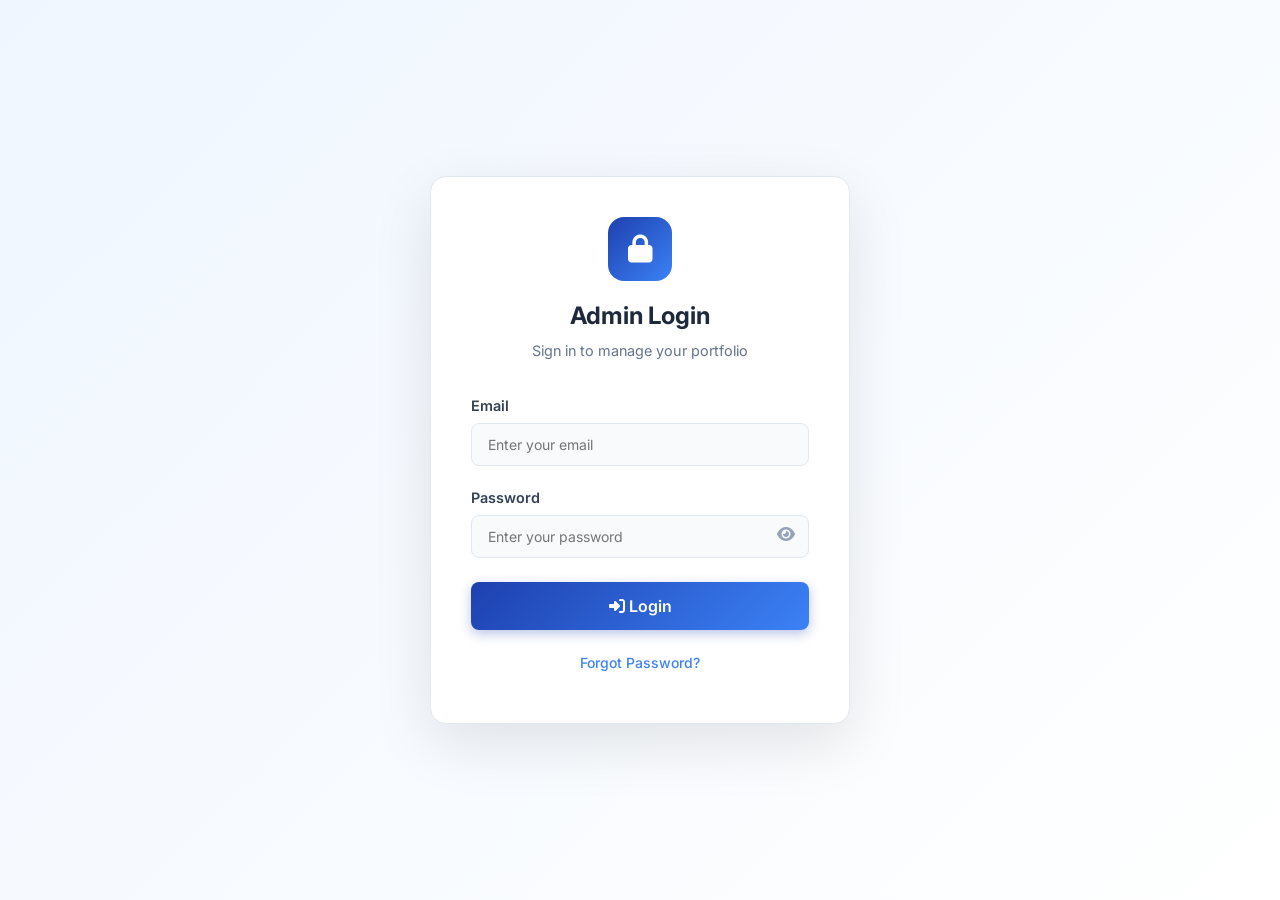
==== commit 3bd13937: "Update admin.html" ====
--- a/admin.html
+++ b/admin.html
@@ -3,313 +3,206 @@
 <head>
     <meta charset="UTF-8">
     <meta name="viewport" content="width=device-width, initial-scale=1.0">
-    <title>Admin Dashboard | Portfolio</title>
+    <meta name="description" content="Professional Portfolio Website">
+    <title>Dinesh Ravikumar | Portfolio</title>
     <link rel="stylesheet" href="css/style.css">
     <link rel="stylesheet" href="https://cdnjs.cloudflare.com/ajax/libs/font-awesome/6.4.0/css/all.min.css">
-    <link href="https://fonts.googleapis.com/css2?family=Inter:wght@300;400;500;600;700&display=swap" rel="stylesheet">
+    <link href="https://fonts.googleapis.com/css2?family=Inter:wght@300;400;500;600;700;800&display=swap" rel="stylesheet">
 </head>
 <body>
-    <div class="admin-container">
-        <!-- Sidebar -->
-        <aside class="admin-sidebar" id="adminSidebar">
-            <div class="sidebar-header">
-                <!-- FIXED: Logo links to home section in admin, or index.html -->
-                <a href="index.html" class="logo" style="text-decoration: none; display: flex; align-items: center; gap: 8px;">
-                    <span class="logo-text" style="font-size: 20px;">DR</span>
-                    <span style="font-size: 0.85rem; color: var(--gray-500);">Admin</span>
-                </a>
-                <button class="sidebar-toggle" id="sidebarToggle" aria-label="Toggle sidebar">
-                    <i class="fas fa-bars"></i>
-                </button>
-            </div>
-            <ul class="sidebar-menu">
-                <li><a href="#dashboard" class="sidebar-link active" data-section="dashboard">
-                    <i class="fas fa-tachometer-alt"></i> <span>Dashboard</span>
-                </a></li>
-                <li><a href="#profile" class="sidebar-link" data-section="profile">
-                    <i class="fas fa-user"></i> <span>Profile</span>
-                </a></li>
-                <li><a href="#projects-manage" class="sidebar-link" data-section="projects-manage">
-                    <i class="fas fa-briefcase"></i> <span>Projects</span>
-                </a></li>
-                <li><a href="#skills-manage" class="sidebar-link" data-section="skills-manage">
-                    <i class="fas fa-code"></i> <span>Skills</span>
-                </a></li>
-                <li><a href="#experience-manage" class="sidebar-link" data-section="experience-manage">
-                    <i class="fas fa-star"></i> <span>Experience</span>
-                </a></li>
-                <li><a href="#messages" class="sidebar-link" data-section="messages">
-                    <i class="fas fa-envelope"></i> <span>Messages</span>
-                </a></li>
-                <li><a href="#resume-upload" class="sidebar-link" data-section="resume-upload">
-                    <i class="fas fa-file-pdf"></i> <span>Resume</span>
-                </a></li>
+    <!-- Navigation -->
+    <nav class="navbar" id="navbar">
+        <div class="nav-container">
+            <!-- FIXED: Logo now properly links to admin.html -->
+            <a href="admin.html" class="logo" id="logoLink">
+                <img src="" alt="Logo" class="logo-img" id="navLogo">
+                <span class="logo-text">DR</span>
+            </a>
+            <ul class="nav-menu" id="navMenu">
+                <li><a href="#home" class="nav-link active">Home</a></li>
+                <li><a href="#projects" class="nav-link">Projects</a></li>
+                <li><a href="#skills" class="nav-link">Skills</a></li>
+                <li><a href="#experience" class="nav-link">Experience</a></li>
+                <li><a href="#contact" class="nav-link">Contact</a></li>
             </ul>
-            <button class="logout-btn" onclick="logout()">
-                <i class="fas fa-sign-out-alt"></i> <span>Logout</span>
+            <button class="hamburger" id="hamburger" aria-label="Toggle menu">
+                <span></span>
+                <span></span>
+                <span></span>
             </button>
-        </aside>
-
-        <!-- Main Content -->
-        <main class="admin-main">
-            <!-- Dashboard Section -->
-            <section id="dashboard" class="admin-section active">
-                <div class="section-header">
-                    <h2>Dashboard Overview</h2>
-                </div>
-                <div class="stats-grid">
-                    <div class="stat-card">
-                        <div class="stat-icon"><i class="fas fa-eye"></i></div>
-                        <div class="stat-info">
-                            <h3 id="visitorCount">0</h3>
-                            <p>Total Visitors</p>
-                        </div>
-                    </div>
-                    <div class="stat-card">
-                        <div class="stat-icon"><i class="fas fa-envelope"></i></div>
-                        <div class="stat-info">
-                            <h3 id="messageCount">0</h3>
-                            <p>Messages</p>
-                        </div>
-                    </div>
-                    <div class="stat-card">
-                        <div class="stat-icon"><i class="fas fa-briefcase"></i></div>
-                        <div class="stat-info">
-                            <h3 id="projectCount">0</h3>
-                            <p>Projects</p>
-                        </div>
-                    </div>
-                    <div class="stat-card">
-                        <div class="stat-icon"><i class="fas fa-code"></i></div>
-                        <div class="stat-info">
-                            <h3 id="skillCount">0</h3>
-                            <p>Skills</p>
-                        </div>
-                    </div>
-                    <div class="stat-card">
-                        <div class="stat-icon"><i class="fas fa-star"></i></div>
-                        <div class="stat-info">
-                            <h3 id="experienceCount">0</h3>
-                            <p>Experiences</p>
-                        </div>
-                    </div>
-                </div>
-            </section>
-
-            <!-- Profile Section -->
-            <section id="profile" class="admin-section">
-                <div class="section-header">
-                    <h2>Profile Management</h2>
-                </div>
-                <form id="profileForm" class="admin-form">
-                    <div class="form-group">
-                        <label>Profile/Logo Image (Single Image for Both)</label>
-                        <input type="file" id="singleImage" accept="image/*">
-                        <div class="image-preview">
-                            <img id="imagePreview" src="" alt="Preview">
-                        </div>
-                    </div>
-                    <div class="form-row">
-                        <div class="form-group">
-                            <label>Full Name</label>
-                            <input type="text" id="editName" required>
-                        </div>
-                        <div class="form-group">
-                            <label>Designation</label>
-                            <input type="text" id="editDesignation" required>
-                        </div>
-                    </div>
-                    <div class="form-group">
-                        <label>About / Bio</label>
-                        <textarea id="editBio" rows="3" required></textarea>
-                    </div>
-                    <div class="form-row">
-                        <div class="form-group">
-                            <label>Email</label>
-                            <input type="email" id="editEmail" required>
-                        </div>
-                        <div class="form-group">
-                            <label>Phone</label>
-                            <input type="tel" id="editPhone" required>
-                        </div>
-                    </div>
-                    <div class="form-group">
-                        <label>Location</label>
-                        <input type="text" id="editLocation" required>
-                    </div>
-                    <div class="form-group">
-                        <label>Social Links</label>
-                        <div class="social-inputs">
-                            <input type="url" id="editGithub" placeholder="GitHub URL">
-                            <input type="url" id="editLinkedin" placeholder="LinkedIn URL">
-                            <input type="url" id="editTwitter" placeholder="Twitter URL">
-                            <input type="url" id="editInstagram" placeholder="Instagram URL">
-                            <input type="url" id="editWhatsapp" placeholder="WhatsApp Number (with country code)">
-                        </div>
-                    </div>
-                    <button type="submit" class="btn btn-primary">Save Profile</button>
-                </form>
-            </section>
-
-            <!-- Projects Management -->
-            <section id="projects-manage" class="admin-section">
-                <div class="section-header">
-                    <h2>Projects Management</h2>
-                    <button class="btn btn-primary" onclick="window.showAddProjectForm()">
-                        <i class="fas fa-plus"></i> Add Project
-                    </button>
-                </div>
-                <div id="projectFormContainer" class="form-container" style="display: none;">
-                    <h3 id="projectFormTitle">Add New Project</h3>
-                    <form id="projectForm">
-                        <input type="hidden" id="projectId">
-                        <div class="form-group">
-                            <label>Cover Image * (16:9 ratio recommended)</label>
-                            <input type="file" id="projectImage" accept="image/*">
-                        </div>
-                        <div class="form-group">
-                            <label>Title *</label>
-                            <input type="text" id="projectTitle" required>
-                        </div>
-                        <div class="form-group">
-                            <label>Description *</label>
-                            <textarea id="projectDesc" rows="3" required></textarea>
-                        </div>
-                        <div class="form-group">
-                            <label>Date *</label>
-                            <input type="date" id="projectDate" required>
-                        </div>
-                        <div class="form-group">
-                            <label>Documentation (PDF/DOC/Link)</label>
-                            <input type="file" id="projectDoc" accept=".pdf,.doc,.docx">
-                            <input type="url" id="projectDocLink" placeholder="Or paste documentation link">
-                        </div>
-                        <div class="form-group">
-                            <label>GitHub Repository Link</label>
-                            <input type="url" id="projectGithub" placeholder="https://github.com/...">
-                        </div>
-                        <div class="form-group">
-                            <label>Video Link (YouTube/Drive/MP4)</label>
-                            <input type="url" id="projectVideo" placeholder="Video URL">
-                        </div>
-                        <div class="form-actions">
-                            <button type="submit" class="btn btn-primary">Save Project</button>
-                            <button type="button" class="btn btn-secondary" onclick="window.hideProjectForm()">Cancel</button>
-                        </div>
+        </div>
+    </nav>
+
+    <!-- Hero Section -->
+    <section id="home" class="hero">
+        <div class="hero-bg-shapes">
+            <div class="shape shape-1"></div>
+            <div class="shape shape-2"></div>
+            <div class="shape shape-3"></div>
+        </div>
+        <div class="container">
+            <div class="hero-content">
+                <div class="hero-image-wrapper">
+                    <div class="hero-image" id="heroImageContainer">
+                        <img src="" alt="Profile" id="profileImageDisplay">
+                    </div>
+                </div>
+                <h1 class="hero-title" id="heroName">Dinesh Kumar</h1>
+                <p class="hero-designation" id="heroDesignation">Full Stack Developer</p>
+                <p class="hero-bio" id="heroBio">Building innovative solutions with modern technologies. Passionate about creating impactful digital experiences.</p>
+                <div class="hero-cta">
+                    <a href="#projects" class="btn btn-white">View Projects</a>
+                    <a href="#contact" class="btn btn-outline-white">Contact Me</a>
+                    <a href="#" class="btn btn-outline-white" id="downloadResume" style="display: none;">
+                        <i class="fas fa-download"></i> Download Resume
+                    </a>
+                </div>
+            </div>
+        </div>
+    </section>
+
+    <!-- Projects Section -->
+    <section id="projects" class="projects">
+        <div class="container">
+            <div class="section-header">
+                <h2 class="section-title">My Projects</h2>
+                <p class="section-subtitle">Showcasing my recent work and contributions</p>
+            </div>
+            <div class="projects-grid" id="projectsGrid">
+                <!-- Projects loaded dynamically -->
+            </div>
+        </div>
+    </section>
+
+    <!-- Project Modal -->
+    <div class="modal" id="projectModal">
+        <div class="modal-overlay"></div>
+        <div class="modal-content">
+            <button class="modal-close">&times;</button>
+            <div class="modal-body" id="projectModalBody">
+                <!-- Project details loaded dynamically -->
+            </div>
+        </div>
+    </div>
+
+    <!-- Skills Section -->
+    <section id="skills" class="skills">
+        <div class="container">
+            <div class="section-header">
+                <h2 class="section-title">Skills & Expertise</h2>
+                <p class="section-subtitle">Technologies and tools I specialize in</p>
+            </div>
+            <div class="skills-grid" id="skillsGrid">
+                <!-- Skills loaded dynamically -->
+            </div>
+        </div>
+    </section>
+
+    <!-- Experience Section -->
+    <section id="experience" class="experience">
+        <div class="container">
+            <div class="section-header">
+                <h2 class="section-title">Experience & Achievements</h2>
+                <p class="section-subtitle">My professional journey and accomplishments</p>
+            </div>
+            <div class="experience-grid" id="experienceGrid">
+                <!-- Experiences loaded dynamically -->
+            </div>
+        </div>
+    </section>
+
+    <!-- Experience Modal -->
+    <div class="modal" id="experienceModal">
+        <div class="modal-overlay"></div>
+        <div class="modal-content">
+            <button class="modal-close">&times;</button>
+            <div class="modal-body" id="experienceModalBody">
+                <!-- Experience details loaded dynamically -->
+            </div>
+        </div>
+    </div>
+
+    <!-- Contact Section -->
+    <section id="contact" class="contact">
+        <div class="container">
+            <div class="section-header">
+                <h2 class="section-title">Get In Touch</h2>
+                <p class="section-subtitle">Let's work together on your next project</p>
+            </div>
+            <div class="contact-wrapper">
+                <div class="contact-info">
+                    <div class="contact-card">
+                        <div class="contact-icon"><i class="fas fa-envelope"></i></div>
+                        <div class="contact-details">
+                            <h3>Email</h3>
+                            <p id="contactEmail">dineshredcap@gmail.com</p>
+                        </div>
+                    </div>
+                    <div class="contact-card">
+                        <div class="contact-icon"><i class="fas fa-map-marker-alt"></i></div>
+                        <div class="contact-details">
+                            <h3>Location</h3>
+                            <p id="contactLocation">India</p>
+                        </div>
+                    </div>
+                    <div class="contact-card">
+                        <div class="contact-icon"><i class="fas fa-phone"></i></div>
+                        <div class="contact-details">
+                            <h3>Phone</h3>
+                            <p id="contactPhone">+91 1234567890</p>
+                        </div>
+                    </div>
+                    <div class="social-links" id="socialLinks">
+                        <!-- Social links loaded dynamically -->
+                    </div>
+                </div>
+                <div class="contact-form-wrapper">
+                    <form id="contactForm" class="contact-form">
+                        <div class="form-group">
+                            <input type="text" id="name" required placeholder="Your Name">
+                        </div>
+                        <div class="form-group">
+                            <input type="email" id="email" required placeholder="Your Email">
+                        </div>
+                        <div class="form-group">
+                            <input type="text" id="subject" required placeholder="Subject">
+                        </div>
+                        <div class="form-group">
+                            <textarea id="message" rows="5" required placeholder="Your Message"></textarea>
+                        </div>
+                        <button type="submit" class="btn btn-primary btn-block">
+                            <i class="fas fa-paper-plane"></i> Send Message
+                        </button>
                     </form>
                 </div>
-                <div class="projects-list" id="adminProjectsList"></div>
-            </section>
-
-            <!-- Skills Management -->
-            <section id="skills-manage" class="admin-section">
-                <div class="section-header">
-                    <h2>Skills Management</h2>
-                    <button class="btn btn-primary" onclick="window.showAddSkillForm()">
-                        <i class="fas fa-plus"></i> Add Skill
-                    </button>
-                </div>
-                <div id="skillFormContainer" class="form-container" style="display: none;">
-                    <h3 id="skillFormTitle">Add New Skill</h3>
-                    <form id="skillForm">
-                        <input type="hidden" id="skillId">
-                        <div class="form-group">
-                            <label>Skill Title *</label>
-                            <input type="text" id="skillTitle" required>
-                        </div>
-                        <div class="form-group">
-                            <label>Description *</label>
-                            <textarea id="skillDesc" rows="3" required></textarea>
-                        </div>
-                        <div class="form-group">
-                            <label>Certificate (PDF/Image/Link)</label>
-                            <input type="file" id="skillCert" accept=".pdf,.jpg,.jpeg,.png">
-                            <input type="url" id="skillCertLink" placeholder="Or paste certificate link">
-                        </div>
-                        <div class="form-actions">
-                            <button type="submit" class="btn btn-primary">Save Skill</button>
-                            <button type="button" class="btn btn-secondary" onclick="window.hideSkillForm()">Cancel</button>
-                        </div>
-                    </form>
-                </div>
-                <div class="skills-list" id="adminSkillsList"></div>
-            </section>
-
-            <!-- Experience Management -->
-            <section id="experience-manage" class="admin-section">
-                <div class="section-header">
-                    <h2>Experience Management</h2>
-                    <button class="btn btn-primary" onclick="window.showAddExperienceForm()">
-                        <i class="fas fa-plus"></i> Add Experience
-                    </button>
-                </div>
-                <div id="experienceFormContainer" class="form-container" style="display: none;">
-                    <h3 id="experienceFormTitle">Add New Experience</h3>
-                    <form id="experienceForm">
-                        <input type="hidden" id="experienceId">
-                        <div class="form-group">
-                            <label>Images (16:9 ratio, multiple allowed) *</label>
-                            <input type="file" id="experienceImages" accept="image/*" multiple>
-                            <div class="image-preview-grid" id="experienceImagePreview"></div>
-                        </div>
-                        <div class="form-group">
-                            <label>Title / Role *</label>
-                            <input type="text" id="experienceTitle" required>
-                        </div>
-                        <div class="form-group">
-                            <label>Company / Institution *</label>
-                            <input type="text" id="experienceCompany" required>
-                        </div>
-                        <div class="form-group">
-                            <label>Duration *</label>
-                            <input type="text" id="experienceDuration" required placeholder="e.g., Jan 2022 - Present">
-                        </div>
-                        <div class="form-group">
-                            <label>Description *</label>
-                            <textarea id="experienceDesc" rows="4" required></textarea>
-                        </div>
-                        <div class="form-group">
-                            <label>Certificate File</label>
-                            <input type="file" id="experienceCert" accept=".pdf,.jpg,.jpeg,.png">
-                        </div>
-                        <div class="form-group">
-                            <label>Certificate Link</label>
-                            <input type="url" id="experienceCertLink" placeholder="Or paste certificate link">
-                        </div>
-                        <div class="form-actions">
-                            <button type="submit" class="btn btn-primary">Save Experience</button>
-                            <button type="button" class="btn btn-secondary" onclick="window.hideExperienceForm()">Cancel</button>
-                        </div>
-                    </form>
-                </div>
-                <div class="experience-list" id="adminExperienceList"></div>
-            </section>
-
-            <!-- Messages Section -->
-            <section id="messages" class="admin-section">
-                <div class="section-header">
-                    <h2>Contact Messages</h2>
-                </div>
-                <div id="messagesList"></div>
-            </section>
-
-            <!-- Resume Upload -->
-            <section id="resume-upload" class="admin-section">
-                <div class="section-header">
-                    <h2>Resume Upload</h2>
-                </div>
-                <form id="resumeForm">
-                    <div class="form-group">
-                        <label>Upload Resume (PDF)</label>
-                        <input type="file" id="resumeFile" accept=".pdf">
-                    </div>
-                    <button type="submit" class="btn btn-primary">Upload Resume</button>
-                </form>
-                <div id="currentResume" style="margin-top: 20px;"></div>
-            </section>
-        </main>
-    </div>
-
-    <script src="js/admin.js"></script>
+            </div>
+        </div>
+    </section>
+
+    <!-- WhatsApp Button -->
+    <a href="https://wa.me/911234567890" class="whatsapp-float" id="whatsappLink" target="_blank" aria-label="Chat on WhatsApp">
+        <i class="fab fa-whatsapp"></i>
+    </a>
+
+    <!-- Footer -->
+    <footer class="footer">
+        <div class="container">
+            <div class="footer-content">
+                <div class="footer-logo">
+                    <span class="logo-text">DR</span>
+                </div>
+                <p id="footerText">&copy; 2024 Dinesh Kumar. All rights reserved.</p>
+                <div class="footer-links">
+                    <a href="#home">Home</a>
+                    <a href="#projects">Projects</a>
+                    <a href="#skills">Skills</a>
+                    <a href="#experience">Experience</a>
+                    <a href="#contact">Contact</a>
+                </div>
+            </div>
+        </div>
+    </footer>
+
+    <script src="js/main.js"></script>
 </body>
 </html>
--- a/css/style.css
+++ b/css/style.css
@@ -75,6 +75,7 @@
     -webkit-font-smoothing: antialiased;
     -moz-osx-font-smoothing: grayscale;
     overflow-x: hidden;
+    overflow-y: auto;
 }
 
 .container {
@@ -124,12 +125,15 @@
     height: 72px;
 }
 
+/* Logo - Fixed as proper link */
 .logo {
     display: flex;
     align-items: center;
     gap: 10px;
     cursor: pointer;
     transition: var(--transition);
+    text-decoration: none;
+    color: inherit;
 }
 
 .logo:hover {
@@ -213,7 +217,6 @@
     align-items: center;
 }
 
-/* Animated background shapes */
 .hero-bg-shapes {
     position: absolute;
     top: 0;
@@ -582,7 +585,7 @@
 }
 
 /* ============================================
-   Project Modal - CENTERED FIX
+   Project Modal
    ============================================ */
 .modal {
     display: none;
@@ -804,10 +807,312 @@
 }
 
 /* ============================================
+   Experience Section
+   ============================================ */
+.experience {
+    background: var(--white);
+}
+
+.experience-grid {
+    display: grid;
+    grid-template-columns: repeat(auto-fill, minmax(350px, 1fr));
+    gap: 28px;
+}
+
+.experience-card {
+    background: var(--white);
+    border: 1px solid var(--gray-200);
+    border-radius: var(--radius-lg);
+    overflow: hidden;
+    transition: var(--transition);
+    cursor: pointer;
+    box-shadow: var(--shadow-sm);
+    display: flex;
+    flex-direction: column;
+}
+
+.experience-card:hover {
+    transform: translateY(-4px);
+    box-shadow: var(--shadow-lg);
+    border-color: var(--primary-light);
+}
+
+.experience-card.pinned {
+    border-left: 4px solid var(--primary);
+}
+
+.experience-images {
+    width: 100%;
+    aspect-ratio: 16 / 9;
+    background: var(--gray-100);
+    position: relative;
+    overflow: hidden;
+    display: flex;
+    align-items: center;
+    justify-content: center;
+}
+
+.experience-images img {
+    width: 100%;
+    height: 100%;
+    object-fit: cover;
+    transition: var(--transition);
+}
+
+.experience-card:hover .experience-images img {
+    transform: scale(1.05);
+}
+
+.experience-images .placeholder-icon {
+    font-size: 56px;
+    color: var(--gray-300);
+    position: absolute;
+    top: 50%;
+    left: 50%;
+    transform: translate(-50%, -50%);
+}
+
+.image-count-badge {
+    position: absolute;
+    bottom: 10px;
+    right: 10px;
+    background: rgba(0, 0, 0, 0.7);
+    color: white;
+    padding: 4px 10px;
+    border-radius: 20px;
+    font-size: 0.75rem;
+    font-weight: 500;
+    display: flex;
+    align-items: center;
+    gap: 4px;
+}
+
+.image-count-badge i {
+    font-size: 12px;
+}
+
+.experience-content {
+    padding: 24px;
+    flex: 1;
+    display: flex;
+    flex-direction: column;
+}
+
+.experience-title {
+    font-size: 1.2rem;
+    font-weight: 700;
+    color: var(--gray-900);
+    margin-bottom: 4px;
+}
+
+.experience-company {
+    font-size: 0.95rem;
+    color: var(--primary);
+    font-weight: 600;
+    margin-bottom: 4px;
+    display: flex;
+    align-items: center;
+    gap: 6px;
+}
+
+.experience-company i {
+    font-size: 14px;
+}
+
+.experience-duration {
+    font-size: 0.85rem;
+    color: var(--gray-400);
+    margin-bottom: 12px;
+    display: flex;
+    align-items: center;
+    gap: 6px;
+}
+
+.experience-duration i {
+    font-size: 14px;
+}
+
+.experience-description {
+    color: var(--gray-500);
+    font-size: 0.9rem;
+    line-height: 1.6;
+    margin-bottom: 12px;
+    display: -webkit-box;
+    -webkit-line-clamp: 2;
+    line-clamp: 2;
+    -webkit-box-orient: vertical;
+    overflow: hidden;
+    text-overflow: ellipsis;
+    flex: 1;
+}
+
+.experience-cert-badge {
+    display: inline-flex;
+    align-items: center;
+    gap: 6px;
+    padding: 6px 12px;
+    background: var(--success);
+    color: white;
+    border-radius: 20px;
+    font-size: 0.8rem;
+    font-weight: 500;
+    text-decoration: none;
+    width: fit-content;
+    margin-top: auto;
+}
+
+.experience-cert-badge:hover {
+    opacity: 0.9;
+}
+
+.experience-badge {
+    display: inline-block;
+    padding: 4px 12px;
+    background: var(--primary-bg);
+    color: var(--primary);
+    border-radius: 20px;
+    font-size: 0.8rem;
+    font-weight: 600;
+    margin-left: 8px;
+    width: fit-content;
+}
+
+/* ============================================
+   Experience Modal
+   ============================================ */
+#experienceModal .modal-content {
+    max-width: 900px;
+}
+
+.experience-modal-images {
+    position: relative;
+    width: 100%;
+    aspect-ratio: 16 / 9;
+    background: var(--gray-100);
+    overflow: hidden;
+    border-radius: var(--radius-xl) var(--radius-xl) 0 0;
+    display: flex;
+    align-items: center;
+    justify-content: center;
+}
+
+.experience-modal-images img {
+    width: 100%;
+    height: 100%;
+    object-fit: cover;
+    display: none;
+    position: absolute;
+    top: 0;
+    left: 0;
+}
+
+.experience-modal-images img.active {
+    display: block;
+}
+
+.image-nav {
+    position: absolute;
+    top: 50%;
+    transform: translateY(-50%);
+    width: 40px;
+    height: 40px;
+    background: rgba(255, 255, 255, 0.9);
+    border: 1px solid var(--gray-200);
+    border-radius: 50%;
+    cursor: pointer;
+    display: flex;
+    align-items: center;
+    justify-content: center;
+    font-size: 16px;
+    color: var(--gray-700);
+    transition: var(--transition);
+    z-index: 5;
+}
+
+.image-nav:hover {
+    background: var(--white);
+    box-shadow: var(--shadow);
+}
+
+.image-nav.prev {
+    left: 16px;
+}
+
+.image-nav.next {
+    right: 16px;
+}
+
+.image-dots {
+    position: absolute;
+    bottom: 16px;
+    left: 50%;
+    transform: translateX(-50%);
+    display: flex;
+    gap: 8px;
+    z-index: 5;
+}
+
+.image-dot {
+    width: 8px;
+    height: 8px;
+    border-radius: 50%;
+    background: rgba(255, 255, 255, 0.5);
+    cursor: pointer;
+    transition: var(--transition);
+    border: 1px solid rgba(0, 0, 0, 0.2);
+}
+
+.image-dot.active {
+    background: var(--white);
+    transform: scale(1.3);
+    border-color: var(--primary);
+}
+
+.experience-modal-info {
+    padding: 32px;
+}
+
+.experience-modal-info h2 {
+    font-size: 1.75rem;
+    font-weight: 700;
+    color: var(--gray-900);
+    margin-bottom: 8px;
+}
+
+.experience-modal-company {
+    font-size: 1.1rem;
+    color: var(--primary);
+    font-weight: 600;
+    margin-bottom: 4px;
+}
+
+.experience-modal-duration {
+    color: var(--gray-500);
+    font-size: 0.9rem;
+    margin-bottom: 16px;
+    display: flex;
+    align-items: center;
+    gap: 6px;
+}
+
+.experience-modal-description {
+    color: var(--gray-600);
+    line-height: 1.8;
+    margin-bottom: 24px;
+    font-size: 1rem;
+}
+
+.experience-modal-links {
+    display: flex;
+    flex-wrap: wrap;
+    gap: 12px;
+}
+
+/* ============================================
    Contact Section
    ============================================ */
 .contact {
-    background: var(--white);
+    background: var(--gray-50);
 }
 
 .contact-wrapper {
@@ -1030,6 +1335,17 @@
     gap: 8px;
 }
 
+.sidebar-header .logo {
+    display: flex;
+    align-items: center;
+    gap: 8px;
+    text-decoration: none;
+}
+
+.sidebar-header .logo:hover {
+    opacity: 0.8;
+}
+
 .sidebar-toggle {
     display: none;
     background: none;
@@ -1131,7 +1447,7 @@
 
 .stats-grid {
     display: grid;
-    grid-template-columns: repeat(auto-fill, minmax(220px, 1fr));
+    grid-template-columns: repeat(auto-fill, minmax(200px, 1fr));
     gap: 20px;
     margin-bottom: 32px;
 }
@@ -1251,13 +1567,15 @@
 }
 
 .projects-list,
-.skills-list {
+.skills-list,
+.experience-list {
     display: grid;
     gap: 16px;
 }
 
 .admin-project-item,
-.admin-skill-item {
+.admin-skill-item,
+.admin-experience-item {
     background: var(--white);
     border: 1px solid var(--gray-200);
     border-radius: var(--radius-lg);
@@ -1270,12 +1588,14 @@
 }
 
 .admin-project-item:hover,
-.admin-skill-item:hover {
+.admin-skill-item:hover,
+.admin-experience-item:hover {
     box-shadow: var(--shadow-sm);
 }
 
 .admin-project-item.pinned,
-.admin-skill-item.pinned {
+.admin-skill-item.pinned,
+.admin-experience-item.pinned {
     border-left: 4px solid var(--primary);
 }
 
@@ -1307,6 +1627,21 @@
     flex-wrap: wrap;
 }
 
+.image-preview-grid {
+    display: grid;
+    grid-template-columns: repeat(auto-fill, minmax(100px, 1fr));
+    gap: 10px;
+    margin-top: 12px;
+}
+
+.image-preview-grid img {
+    width: 100%;
+    aspect-ratio: 16 / 9;
+    object-fit: cover;
+    border-radius: var(--radius-sm);
+    border: 1px solid var(--gray-200);
+}
+
 /* ============================================
    Responsive Design
    ============================================ */
@@ -1315,6 +1650,10 @@
         grid-template-columns: 1fr;
     }
     
+    .experience-grid {
+        grid-template-columns: repeat(auto-fill, minmax(300px, 1fr));
+    }
+    
     .admin-sidebar {
         width: 0;
         transform: translateX(-100%);
@@ -1335,7 +1674,8 @@
     }
     
     .admin-project-item,
-    .admin-skill-item {
+    .admin-skill-item,
+    .admin-experience-item {
         flex-direction: column;
         align-items: flex-start;
     }
@@ -1343,6 +1683,10 @@
     .item-actions {
         width: 100%;
         justify-content: flex-start;
+    }
+    
+    .stats-grid {
+        grid-template-columns: repeat(auto-fill, minmax(150px, 1fr));
     }
 }
 
@@ -1365,6 +1709,7 @@
         pointer-events: none;
         transition: var(--transition);
         box-shadow: var(--shadow-lg);
+        z-index: 999;
     }
     
     .nav-menu.active {
@@ -1383,7 +1728,8 @@
     }
     
     .projects-grid,
-    .skills-grid {
+    .skills-grid,
+    .experience-grid {
         grid-template-columns: 1fr;
     }
     
@@ -1402,11 +1748,13 @@
         margin: 10px;
     }
     
-    .modal-project-info {
+    .modal-project-info,
+    .experience-modal-info {
         padding: 20px;
     }
     
-    .modal-project-info h2 {
+    .modal-project-info h2,
+    .experience-modal-info h2 {
         font-size: 1.35rem;
     }
     
@@ -1416,6 +1764,12 @@
     
     .contact-form-wrapper {
         padding: 20px;
+    }
+    
+    .image-nav {
+        width: 32px;
+        height: 32px;
+        font-size: 14px;
     }
 }
 
@@ -1458,8 +1812,13 @@
         border-radius: var(--radius-lg);
     }
     
-    .modal-project-info {
+    .modal-project-info,
+    .experience-modal-info {
         padding: 16px;
+    }
+    
+    .experience-modal-info h2 {
+        font-size: 1.2rem;
     }
     
     .stats-grid {
